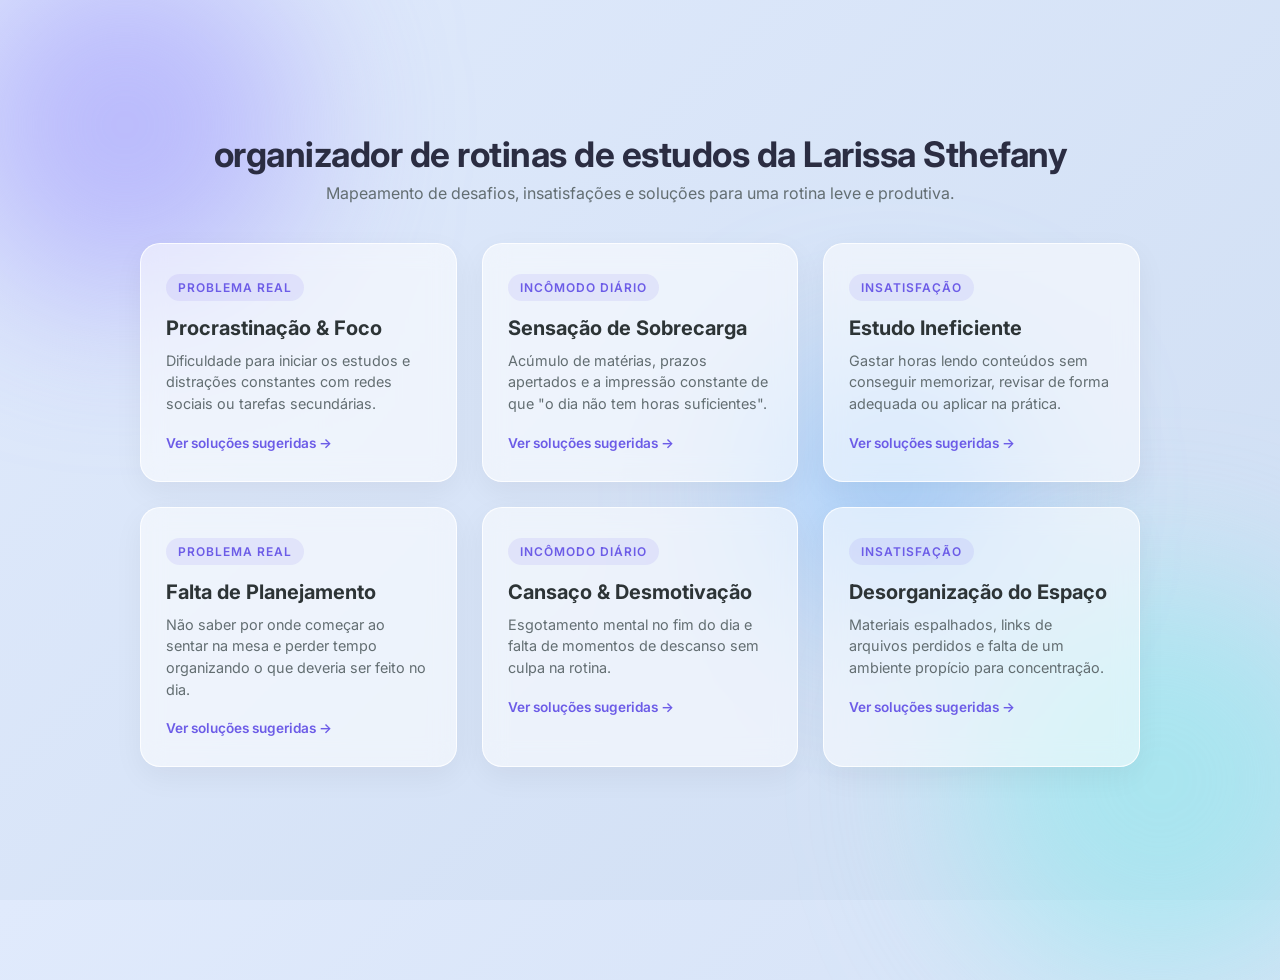
==== index.html @ d6f487fc "Add files via upload" ====
<!DOCTYPE html>
<html lang="pt-BR">
<head>
    <meta charset="UTF-8">
    <meta name="viewport" content="width=device-width, initial-scale=1.0">
    <title>Organizador de Rotinas de Estudos da Larissa Sthefany</title>
    <!-- Fonte Google Inter para visual moderno -->
    <link href="https://fonts.googleapis.com/css2?family=Inter:wght@300;400;600;700&display=swap" rel="stylesheet">
    <!-- Arquivo CSS externo -->
    <link rel="stylesheet" href="style.css">
</head>
<body>

    <!-- Formas 3D suaves ao fundo -->
    <div class="bg-shape shape-1"></div>
    <div class="bg-shape shape-2"></div>
    <div class="bg-shape shape-3"></div>

    <div class="container">
        <header>
            <h1>organizador de rotinas de estudos da Larissa Sthefany</h1>
            <p>Mapeamento de desafios, insatisfações e soluções para uma rotina leve e produtiva.</p>
        </header>

        <!-- Grid de Cards de Diagnóstico do Estudante -->
        <main class="cards-grid">
            
            <!-- Card 1 -->
            <div class="card" onclick="openModal('modal1')">
                <span class="card-tag">Problema Real</span>
                <h3>Procrastinação & Foco</h3>
                <p>Dificuldade para iniciar os estudos e distrações constantes com redes sociais ou tarefas secundárias.</p>
                <div class="card-footer">Ver soluções sugeridas &rarr;</div>
            </div>

            <!-- Card 2 -->
            <div class="card" onclick="openModal('modal2')">
                <span class="card-tag">Incômodo Diário</span>
                <h3>Sensação de Sobrecarga</h3>
                <p>Acúmulo de matérias, prazos apertados e a impressão constante de que "o dia não tem horas suficientes".</p>
                <div class="card-footer">Ver soluções sugeridas &rarr;</div>
            </div>

            <!-- Card 3 -->
            <div class="card" onclick="openModal('modal3')">
                <span class="card-tag">Insatisfação</span>
                <h3>Estudo Ineficiente</h3>
                <p>Gastar horas lendo conteúdos sem conseguir memorizar, revisar de forma adequada ou aplicar na prática.</p>
                <div class="card-footer">Ver soluções sugeridas &rarr;</div>
            </div>

            <!-- Card 4 -->
            <div class="card" onclick="openModal('modal4')">
                <span class="card-tag">Problema Real</span>
                <h3>Falta de Planejamento</h3>
                <p>Não saber por onde começar ao sentar na mesa e perder tempo organizando o que deveria ser feito no dia.</p>
                <div class="card-footer">Ver soluções sugeridas &rarr;</div>
            </div>

            <!-- Card 5 -->
            <div class="card" onclick="openModal('modal5')">
                <span class="card-tag">Incômodo Diário</span>
                <h3>Cansaço & Desmotivação</h3>
                <p>Esgotamento mental no fim do dia e falta de momentos de descanso sem culpa na rotina.</p>
                <div class="card-footer">Ver soluções sugeridas &rarr;</div>
            </div>

            <!-- Card 6 -->
            <div class="card" onclick="openModal('modal6')">
                <span class="card-tag">Insatisfação</span>
                <h3>Desorganização do Espaço</h3>
                <p>Materiais espalhados, links de arquivos perdidos e falta de um ambiente propício para concentração.</p>
                <div class="card-footer">Ver soluções sugeridas &rarr;</div>
            </div>

        </main>
    </div>

    <!-- EFEITO MODAL (JANELA FLUTUANTE) -->
    <div class="modal-overlay" id="modalOverlay" onclick="closeModalOnOuterClick(event)">
        <div class="modal-content">
            <button class="close-btn" onclick="closeModal()">✕</button>
            <div class="modal-header">
                <h2 id="modalTitle">Título da Categoria</h2>
            </div>
            <div class="modal-body" id="modalBody">
                <!-- Conteúdo injetado via JavaScript -->
            </div>
        </div>
    </div>

    <script>
        // Dados das soluções apresentadas na Modal
        const modalData = {
            modal1: {
                title: "Procrastinação & Foco",
                details: "A procrastinação ocorre principalmente quando a tarefa parece grande demais ou cansativa.",
                solutions: [
                    "Método Pomodoro: Estude 25 min e descanse 5 min.",
                    "Bloqueadores de apps durante os blocos de estudo.",
                    "Regra dos 2 minutos: Comece estudando só por 2 minutos para quebrar a resistência inicial."
                ]
            },
            modal2: {
                title: "Sensação de Sobrecarga",
                details: "A sobrecarga vem de tentar abraçar tudo de uma vez sem priorização clara.",
                solutions: [
                    "Matriz de Eisenhower: Separe o que é urgente do que é importante.",
                    "Defina no máximo 3 metas principais para o dia.",
                    "Planeje a semana no domingo para evitar surpresas."
                ]
            },
            modal3: {
                title: "Estudo Ineficiente",
                details: "Estudar passivamente (apenas lendo ou grifando) dá uma falsa sensação de aprendizado.",
                solutions: [
                    "Estudo Ativo: Faça resumos com suas próprias palavras e resolva questões.",
                    "Repetição Espaçada: Revise o conteúdo em intervalos (1 dia, 7 dias, 30 dias).",
                    "Técnica Feynman: Tente explicar o conteúdo para si mesma como se estivesse ensinando alguém."
                ]
            },
            modal4: {
                title: "Falta de Planejamento",
                details: "Decidir o que estudar no momento de sentar na mesa consome energia mental valiosa.",
                solutions: [
                    "Deixe o material de estudo do dia seguinte pronto na noite anterior.",
                    "Crie um cronograma semanal visual com blocos de horários.",
                    "Separe as matérias por dias fixos da semana."
                ]
            },
            modal5: {
                title: "Cansaço & Desmotivação",
                details: "Estudar com a mente cansada reduz a retenção e aumenta o estresse.",
                solutions: [
                    "Inclua pausas obrigatórias na sua agenda (o descanso faz parte do estudo).",
                    "Pratique higiene do sono para ter noites reparadoras.",
                    "Recompense-se ao concluir uma meta diária importante."
                ]
            },
            modal6: {
                title: "Desorganização do Espaço & Materiais",
                details: "A bagunça ao redor aumenta a ansiedade e gera distrações visuais.",
                solutions: [
                    "Mantenha na mesa apenas o material da matéria que está estudando agora.",
                    "Centralize anotações digitais em um só aplicativo (ex: Notion).",
                    "Organize arquivos do computador em pastas por disciplinas."
                ]
            }
        };

        const overlay = document.getElementById('modalOverlay');
        const modalTitle = document.getElementById('modalTitle');
        const modalBody = document.getElementById('modalBody');

        function openModal(id) {
            const data = modalData[id];
            if (data) {
                modalTitle.innerText = data.title;
                
                let htmlContent = `<p>${data.details}</p><br><strong>Ações para Resolver:</strong><ul>`;
                data.solutions.forEach(item => {
                    htmlContent += `<li>${item}</li>`;
                });
                htmlContent += `</ul>`;

                modalBody.innerHTML = htmlContent;
                overlay.classList.add('active');
            }
        }

        function closeModal() {
            overlay.classList.remove('active');
        }

        function closeModalOnOuterClick(event) {
            if (event.target === overlay) {
                closeModal();
            }
        }
    </script>
</body>
</html>
---- style.css ----
/* --- VARIÁVEIS DE CORES E TEMA (CORES FRIAS E SUAVES) --- */
:root {
    --bg-gradient-1: #e0eafc;
    --bg-gradient-2: #cfdef3;
    --accent-blue: #6c5ce7;
    --accent-soft-blue: #a29bfe;
    --accent-mint: #81ecec;
    --text-dark: #2d3436;
    --text-muted: #636e72;
    --card-bg: rgba(255, 255, 255, 0.55);
    --card-border: rgba(255, 255, 255, 0.8);
}

* {
    margin: 0;
    padding: 0;
    box-sizing: border-box;
    font-family: 'Inter', sans-serif;
}

body {
    min-height: 100vh;
    background: linear-gradient(135deg, var(--bg-gradient-1), var(--bg-gradient-2));
    color: var(--text-dark);
    display: flex;
    justify-content: center;
    align-items: center;
    overflow-x: hidden;
    position: relative;
    padding: 40px 20px;
}

/* --- ELEMENTOS 3D DE FUNDO (ESFERAS SUAVES) --- */
.bg-shape {
    position: absolute;
    border-radius: 50%;
    filter: blur(80px);
    z-index: -1;
    animation: float 10s ease-in-out infinite alternate;
}

.shape-1 {
    width: 350px;
    height: 350px;
    background: rgba(162, 155, 254, 0.6);
    top: -50px;
    left: -50px;
}

.shape-2 {
    width: 400px;
    height: 400px;
    background: rgba(129, 236, 236, 0.5);
    bottom: -80px;
    right: -80px;
    animation-delay: -5s;
}

.shape-3 {
    width: 250px;
    height: 250px;
    background: rgba(116, 185, 255, 0.5);
    top: 40%;
    left: 60%;
    animation-delay: -2s;
}

@keyframes float {
    0% { transform: translateY(0) scale(1); }
    100% { transform: translateY(-30px) scale(1.08); }
}

/* --- CONTAINER PRINCIPAL --- */
.container {
    max-width: 1000px;
    width: 100%;
    text-align: center;
}

/* --- CABEÇALHO --- */
header {
    margin-bottom: 40px;
}

header h1 {
    font-size: 2.2rem;
    font-weight: 700;
    color: #2b2d42;
    margin-bottom: 8px;
    letter-spacing: -0.5px;
}

header p {
    color: var(--text-muted);
    font-size: 1rem;
}

/* --- GRID DE CARDS --- */
.cards-grid {
    display: grid;
    grid-template-columns: repeat(auto-fit, minmax(280px, 1fr));
    gap: 25px;
}

/* --- CARD COM EFEITO VIDRO (GLASSMORPHISM) --- */
.card {
    background: var(--card-bg);
    backdrop-filter: blur(12px);
    -webkit-backdrop-filter: blur(12px);
    border: 1px solid var(--card-border);
    border-radius: 20px;
    padding: 30px 25px;
    text-align: left;
    box-shadow: 0 10px 30px rgba(0, 0, 0, 0.05);
    transition: all 0.3s cubic-bezier(0.25, 0.8, 0.25, 1);
    cursor: pointer;
    position: relative;
    overflow: hidden;
}

.card:hover {
    transform: translateY(-8px) scale(1.02);
    box-shadow: 0 15px 35px rgba(108, 92, 231, 0.15);
    border-color: rgba(255, 255, 255, 1);
}

.card-tag {
    font-size: 0.75rem;
    font-weight: 600;
    text-transform: uppercase;
    letter-spacing: 1px;
    color: var(--accent-blue);
    background: rgba(108, 92, 231, 0.1);
    padding: 6px 12px;
    border-radius: 20px;
    display: inline-block;
    margin-bottom: 15px;
}

.card h3 {
    font-size: 1.25rem;
    color: var(--text-dark);
    margin-bottom: 10px;
}

.card p {
    font-size: 0.9rem;
    color: var(--text-muted);
    line-height: 1.5;
}

.card-footer {
    margin-top: 20px;
    font-size: 0.85rem;
    font-weight: 600;
    color: var(--accent-blue);
    display: flex;
    align-items: center;
    gap: 5px;
}

/* --- EFEITO MODAL --- */
.modal-overlay {
    position: fixed;
    top: 0;
    left: 0;
    width: 100%;
    height: 100%;
    background: rgba(45, 52, 54, 0.4);
    backdrop-filter: blur(8px);
    display: flex;
    justify-content: center;
    align-items: center;
    opacity: 0;
    pointer-events: none;
    transition: opacity 0.3s ease;
    z-index: 100;
}

.modal-overlay.active {
    opacity: 1;
    pointer-events: all;
}

.modal-content {
    background: #ffffff;
    width: 90%;
    max-width: 500px;
    border-radius: 24px;
    padding: 35px;
    box-shadow: 0 20px 40px rgba(0, 0, 0, 0.15);
    transform: translateY(20px) scale(0.95);
    transition: transform 0.3s ease;
    position: relative;
}

.modal-overlay.active .modal-content {
    transform: translateY(0) scale(1);
}

.close-btn {
    position: absolute;
    top: 20px;
    right: 20px;
    background: #f1f2f6;
    border: none;
    width: 32px;
    height: 32px;
    border-radius: 50%;
    cursor: pointer;
    font-weight: bold;
    color: var(--text-muted);
    transition: background 0.2s;
}

.close-btn:hover {
    background: #dfe4ea;
    color: var(--text-dark);
}

.modal-header h2 {
    font-size: 1.4rem;
    margin-bottom: 15px;
    color: var(--text-dark);
}

.modal-body {
    font-size: 0.95rem;
    color: var(--text-muted);
    line-height: 1.6;
}

.modal-body ul {
    margin-top: 15px;
    padding-left: 20px;
}

.modal-body li {
    margin-bottom: 8px;
}
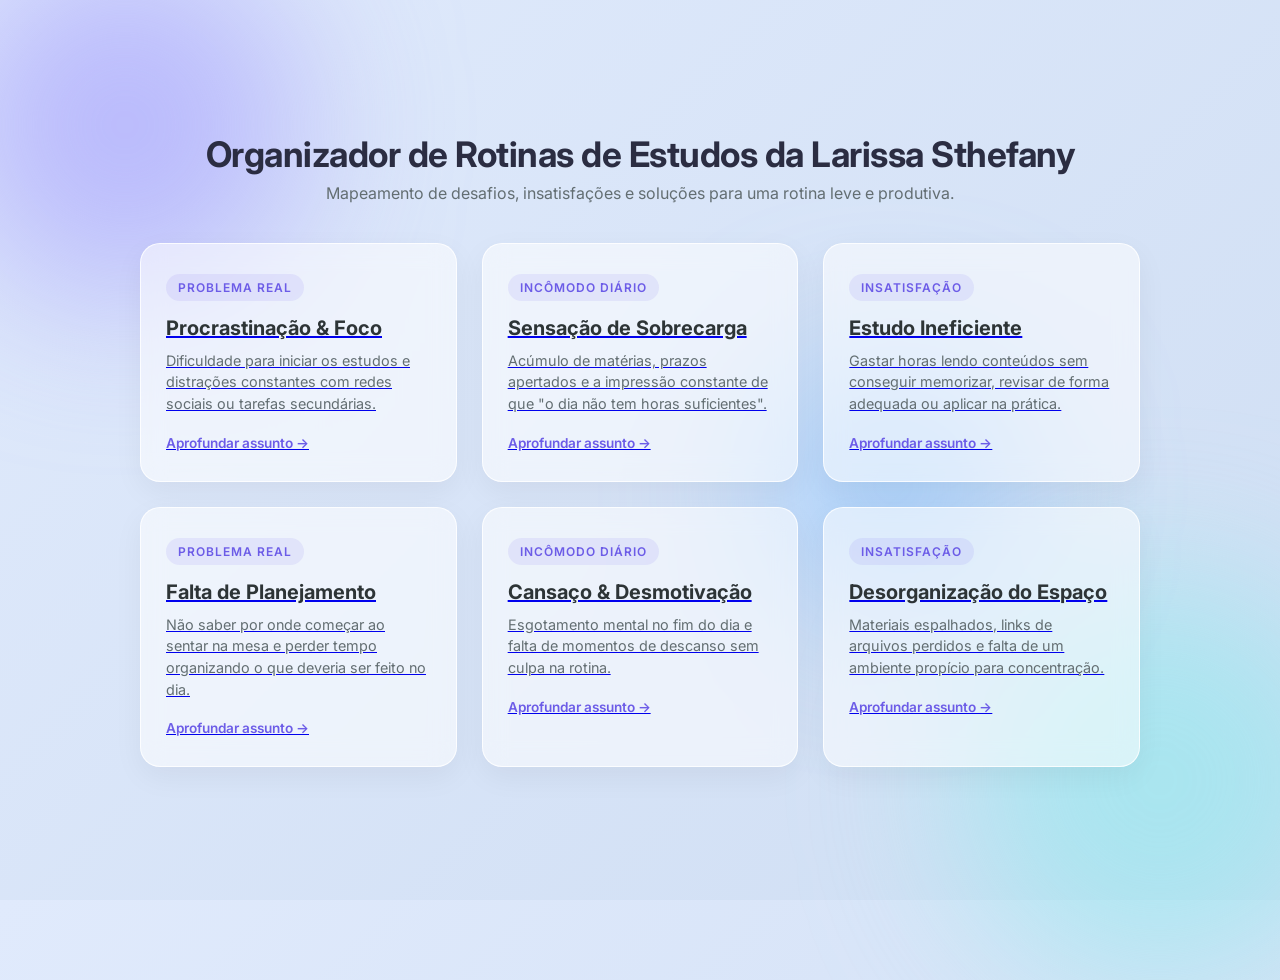
==== commit 55c62a8a: "Update index.html" ====
--- a/index.html
+++ b/index.html
@@ -18,165 +18,63 @@
 
     <div class="container">
         <header>
-            <h1>organizador de rotinas de estudos da Larissa Sthefany</h1>
+            <h1>Organizador de Rotinas de Estudos da Larissa Sthefany</h1>
             <p>Mapeamento de desafios, insatisfações e soluções para uma rotina leve e produtiva.</p>
         </header>
 
-        <!-- Grid de Cards de Diagnóstico do Estudante -->
+        <!-- Grid de Cards com links de navegação direta -->
         <main class="cards-grid">
             
             <!-- Card 1 -->
-            <div class="card" onclick="openModal('modal1')">
+            <a href="procrastinacao-foco.html" class="card">
                 <span class="card-tag">Problema Real</span>
                 <h3>Procrastinação & Foco</h3>
                 <p>Dificuldade para iniciar os estudos e distrações constantes com redes sociais ou tarefas secundárias.</p>
-                <div class="card-footer">Ver soluções sugeridas &rarr;</div>
-            </div>
+                <div class="card-footer">Aprofundar assunto &rarr;</div>
+            </a>
 
             <!-- Card 2 -->
-            <div class="card" onclick="openModal('modal2')">
+            <a href="sensacao-sobrecarga.html" class="card">
                 <span class="card-tag">Incômodo Diário</span>
                 <h3>Sensação de Sobrecarga</h3>
                 <p>Acúmulo de matérias, prazos apertados e a impressão constante de que "o dia não tem horas suficientes".</p>
-                <div class="card-footer">Ver soluções sugeridas &rarr;</div>
-            </div>
+                <div class="card-footer">Aprofundar assunto &rarr;</div>
+            </a>
 
             <!-- Card 3 -->
-            <div class="card" onclick="openModal('modal3')">
+            <a href="estudo-ineficiente.html" class="card">
                 <span class="card-tag">Insatisfação</span>
                 <h3>Estudo Ineficiente</h3>
                 <p>Gastar horas lendo conteúdos sem conseguir memorizar, revisar de forma adequada ou aplicar na prática.</p>
-                <div class="card-footer">Ver soluções sugeridas &rarr;</div>
-            </div>
+                <div class="card-footer">Aprofundar assunto &rarr;</div>
+            </a>
 
             <!-- Card 4 -->
-            <div class="card" onclick="openModal('modal4')">
+            <a href="falta-planejamento.html" class="card">
                 <span class="card-tag">Problema Real</span>
                 <h3>Falta de Planejamento</h3>
                 <p>Não saber por onde começar ao sentar na mesa e perder tempo organizando o que deveria ser feito no dia.</p>
-                <div class="card-footer">Ver soluções sugeridas &rarr;</div>
-            </div>
+                <div class="card-footer">Aprofundar assunto &rarr;</div>
+            </a>
 
             <!-- Card 5 -->
-            <div class="card" onclick="openModal('modal5')">
+            <a href="cansaco-desmotivacao.html" class="card">
                 <span class="card-tag">Incômodo Diário</span>
                 <h3>Cansaço & Desmotivação</h3>
                 <p>Esgotamento mental no fim do dia e falta de momentos de descanso sem culpa na rotina.</p>
-                <div class="card-footer">Ver soluções sugeridas &rarr;</div>
-            </div>
+                <div class="card-footer">Aprofundar assunto &rarr;</div>
+            </a>
 
             <!-- Card 6 -->
-            <div class="card" onclick="openModal('modal6')">
+            <a href="desorganizacao-espaco.html" class="card">
                 <span class="card-tag">Insatisfação</span>
                 <h3>Desorganização do Espaço</h3>
                 <p>Materiais espalhados, links de arquivos perdidos e falta de um ambiente propício para concentração.</p>
-                <div class="card-footer">Ver soluções sugeridas &rarr;</div>
-            </div>
+                <div class="card-footer">Aprofundar assunto &rarr;</div>
+            </a>
 
         </main>
     </div>
 
-    <!-- EFEITO MODAL (JANELA FLUTUANTE) -->
-    <div class="modal-overlay" id="modalOverlay" onclick="closeModalOnOuterClick(event)">
-        <div class="modal-content">
-            <button class="close-btn" onclick="closeModal()">✕</button>
-            <div class="modal-header">
-                <h2 id="modalTitle">Título da Categoria</h2>
-            </div>
-            <div class="modal-body" id="modalBody">
-                <!-- Conteúdo injetado via JavaScript -->
-            </div>
-        </div>
-    </div>
-
-    <script>
-        // Dados das soluções apresentadas na Modal
-        const modalData = {
-            modal1: {
-                title: "Procrastinação & Foco",
-                details: "A procrastinação ocorre principalmente quando a tarefa parece grande demais ou cansativa.",
-                solutions: [
-                    "Método Pomodoro: Estude 25 min e descanse 5 min.",
-                    "Bloqueadores de apps durante os blocos de estudo.",
-                    "Regra dos 2 minutos: Comece estudando só por 2 minutos para quebrar a resistência inicial."
-                ]
-            },
-            modal2: {
-                title: "Sensação de Sobrecarga",
-                details: "A sobrecarga vem de tentar abraçar tudo de uma vez sem priorização clara.",
-                solutions: [
-                    "Matriz de Eisenhower: Separe o que é urgente do que é importante.",
-                    "Defina no máximo 3 metas principais para o dia.",
-                    "Planeje a semana no domingo para evitar surpresas."
-                ]
-            },
-            modal3: {
-                title: "Estudo Ineficiente",
-                details: "Estudar passivamente (apenas lendo ou grifando) dá uma falsa sensação de aprendizado.",
-                solutions: [
-                    "Estudo Ativo: Faça resumos com suas próprias palavras e resolva questões.",
-                    "Repetição Espaçada: Revise o conteúdo em intervalos (1 dia, 7 dias, 30 dias).",
-                    "Técnica Feynman: Tente explicar o conteúdo para si mesma como se estivesse ensinando alguém."
-                ]
-            },
-            modal4: {
-                title: "Falta de Planejamento",
-                details: "Decidir o que estudar no momento de sentar na mesa consome energia mental valiosa.",
-                solutions: [
-                    "Deixe o material de estudo do dia seguinte pronto na noite anterior.",
-                    "Crie um cronograma semanal visual com blocos de horários.",
-                    "Separe as matérias por dias fixos da semana."
-                ]
-            },
-            modal5: {
-                title: "Cansaço & Desmotivação",
-                details: "Estudar com a mente cansada reduz a retenção e aumenta o estresse.",
-                solutions: [
-                    "Inclua pausas obrigatórias na sua agenda (o descanso faz parte do estudo).",
-                    "Pratique higiene do sono para ter noites reparadoras.",
-                    "Recompense-se ao concluir uma meta diária importante."
-                ]
-            },
-            modal6: {
-                title: "Desorganização do Espaço & Materiais",
-                details: "A bagunça ao redor aumenta a ansiedade e gera distrações visuais.",
-                solutions: [
-                    "Mantenha na mesa apenas o material da matéria que está estudando agora.",
-                    "Centralize anotações digitais em um só aplicativo (ex: Notion).",
-                    "Organize arquivos do computador em pastas por disciplinas."
-                ]
-            }
-        };
-
-        const overlay = document.getElementById('modalOverlay');
-        const modalTitle = document.getElementById('modalTitle');
-        const modalBody = document.getElementById('modalBody');
-
-        function openModal(id) {
-            const data = modalData[id];
-            if (data) {
-                modalTitle.innerText = data.title;
-                
-                let htmlContent = `<p>${data.details}</p><br><strong>Ações para Resolver:</strong><ul>`;
-                data.solutions.forEach(item => {
-                    htmlContent += `<li>${item}</li>`;
-                });
-                htmlContent += `</ul>`;
-
-                modalBody.innerHTML = htmlContent;
-                overlay.classList.add('active');
-            }
-        }
-
-        function closeModal() {
-            overlay.classList.remove('active');
-        }
-
-        function closeModalOnOuterClick(event) {
-            if (event.target === overlay) {
-                closeModal();
-            }
-        }
-    </script>
 </body>
-</html>+</html>
